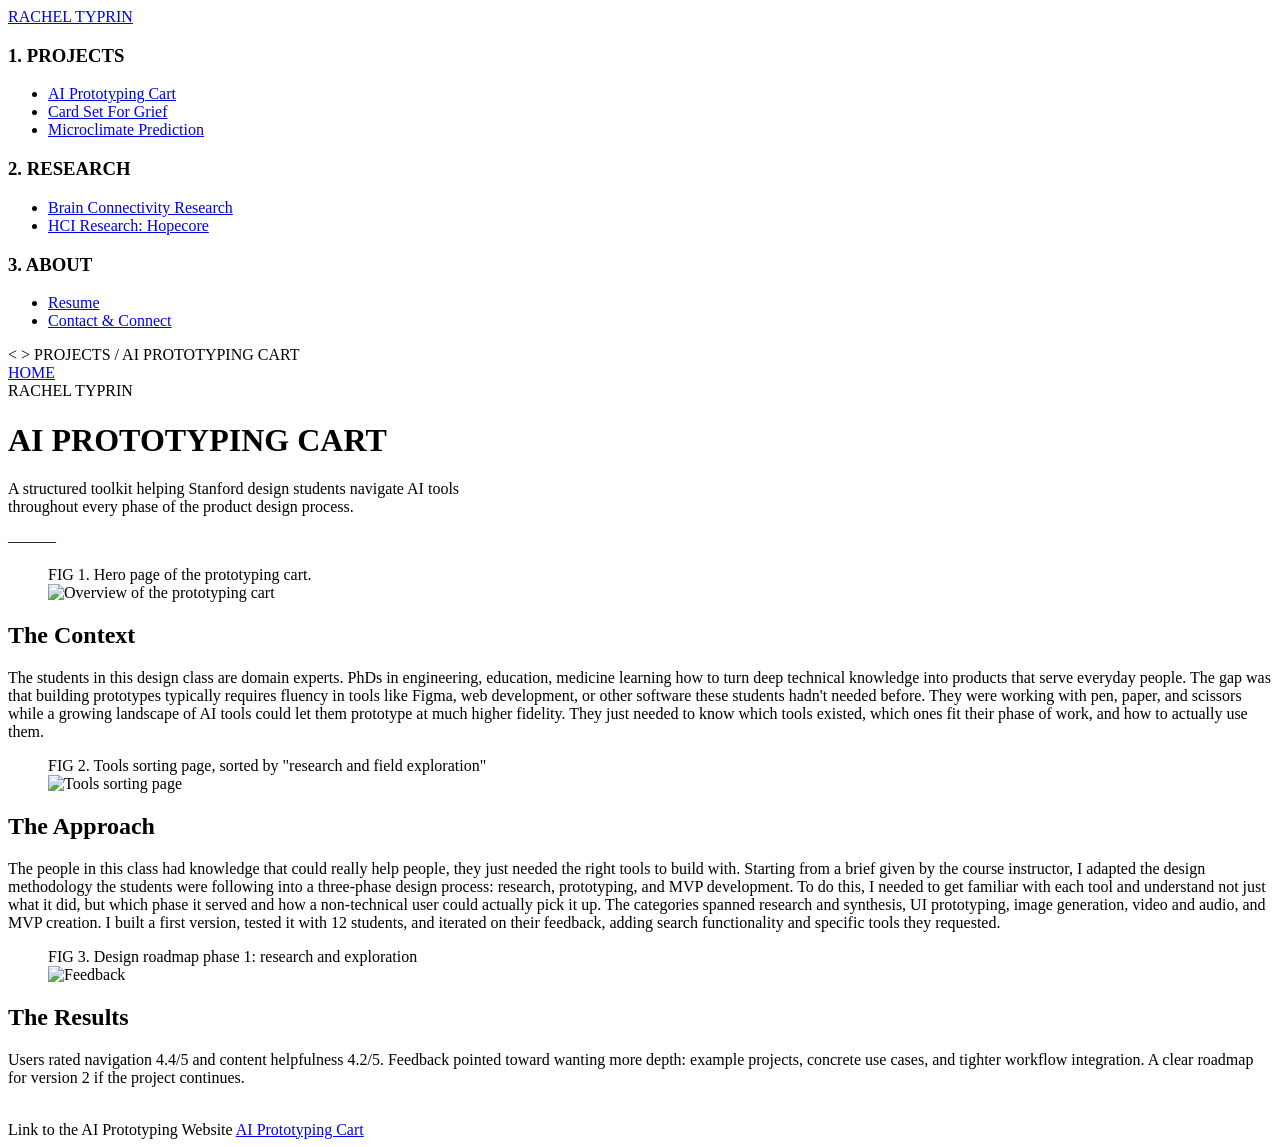
==== aiprototypingcart.html @ e95fa8ed "fix some wording" ====
<!DOCTYPE html>
<html lang="en">
<head>
  <meta charset="UTF-8">
  <meta name="viewport" content="width=device-width, initial-scale=1.0">
  <title>AI Prototyping Cart — Rachel Typrin</title>
  <link rel="icon" href="photos/tablogolight.png" type="image/png" media="(prefers-color-scheme: light)">
  <link rel="icon" href="photos/tablogodark.png" type="image/png" media="(prefers-color-scheme: dark)">
  <link href="https://api.fontshare.com/v2/css?f[]=chillax@700,800,900&f[]=satoshi@400,700&display=swap" rel="stylesheet">
  <link rel="stylesheet" href="css/project.css">
</head>
<body>

  <aside class="sidebar">
    <div class="logo"><a href="index.html">RACHEL TYPRIN</a></div>

    <nav class="toc">
      <div class="toc-section">
        <h3 class="section-title">1. PROJECTS</h3>
        <ul>
          <li class="active"><a href="aiprototypingcart.html">AI Prototyping Cart</a></li>
          <li><a href="cardgameforgrief.html">Card Set For Grief</a></li>
          <li><a href="microclimatepredictions.html">Microclimate Prediction</a></li>
        </ul>
      </div>
      <div class="toc-section">
        <h3 class="section-title">2. RESEARCH</h3>
        <ul>
          <li><a href="brainconnectivity.html">Brain Connectivity Research</a></li>
          <li><a href="hopecore.html">HCI Research: Hopecore</a></li>
        </ul>
      </div>
      <div class="toc-section">
        <h3 class="section-title">3. ABOUT</h3>
        <ul>
          <li><a href="resume.html">Resume</a></li>
          <li><a href="contact.html">Contact & Connect</a></li>
        </ul>
      </div>
    </nav>
  </aside>

  <main class="main-wrapper">

    <nav class="content-nav">
      <div class="nav-left">
        <span class="nav-arrows" onclick="history.back()">&lt;</span>
        <span class="nav-arrows" onclick="history.forward()">&gt;</span>
        <span class="breadcrumb">PROJECTS / <span class="current">AI PROTOTYPING CART</span></span>
      </div>
      <div class="nav-right"><a class="mobile-home" href="index.html">HOME</a></div>
    </nav>

    <div class="content-well">

      <div class="meta-data">RACHEL TYPRIN</div>
      <h1 class="page-title">AI PROTOTYPING CART</h1>
      <p class="page-subtitle">A structured toolkit helping Stanford design students navigate AI tools <br> throughout every phase of the product design process.</p>

      <div class="section-divider">———</div>

      <figure class="main-figure">
        <figcaption class="fig-label">
          <span class="highlight">FIG 1. Hero page of the prototyping cart.</span>
        </figcaption>
        <div class="image-border">
          <img src="photos/AIPrototypingCart1.jpeg" alt="Overview of the prototyping cart">
        </div>
      </figure>

      <article class="prose">
        <h2>The Context</h2>
        <p>The students in this design class are domain experts. PhDs in engineering, education, medicine learning how to turn deep technical knowledge into products that serve everyday people. The gap was that building prototypes typically requires fluency in tools like Figma, web development, or other software these students hadn't needed before. They were working with pen, paper, and scissors while a growing landscape of AI tools could let them prototype at much higher fidelity. They just needed to know which tools existed, which ones fit their phase of work, and how to actually use them.</p>
      </article>

      <figure class="main-figure">
        <figcaption class="fig-label">
          <span class="highlight">FIG 2. Tools sorting page, sorted by "research and field exploration"</span>
        </figcaption>
        <div class="image-border">
          <img src="photos/AIPrototypingCart2.jpeg" alt="Tools sorting page">
        </div>
      </figure>

      <article class="prose">
        <h2>The Approach</h2>
        <p>The people in this class had knowledge that could really help people, they just needed the right tools to build with. Starting from a brief given by the course instructor, I adapted the design methodology the students were following into a three-phase design process: research, prototyping, and MVP development. To do this, I needed to get familiar with each tool and understand not just what it did, but which phase it served and how a non-technical user could actually pick it up. The categories spanned research and synthesis, UI prototyping, image generation, video and audio, and MVP creation. I built a first version, tested it with 12 students, and iterated on their feedback, adding search functionality and specific tools they requested.</p>
      </article>

      <figure class="main-figure">
        <figcaption class="fig-label">
          <span class="highlight">FIG 3. Design roadmap phase 1: research and exploration</span>
        </figcaption>
        <div class="image-border">
          <img src="photos/AIPrototypingCart3.jpeg" alt="Feedback">
        </div>
      </figure>

      <article class="prose">
        <h2>The Results</h2>
        <p>Users rated navigation 4.4/5 and content helpfulness 4.2/5. Feedback pointed toward wanting more depth: example projects, concrete use cases, and tighter workflow integration. A clear roadmap for version 2 if the project continues.</p>
      </article>
      
      <br>

      <div class="link-link">
        <div>
          <span class="link-label">Link to the AI Prototyping Website</span>
          <a href="https://racheltyprin.github.io/AI-Toolkit/">AI Prototyping Cart</a>
        </div>
      </div>

      
    </div>
  </main>



</body>
</html>
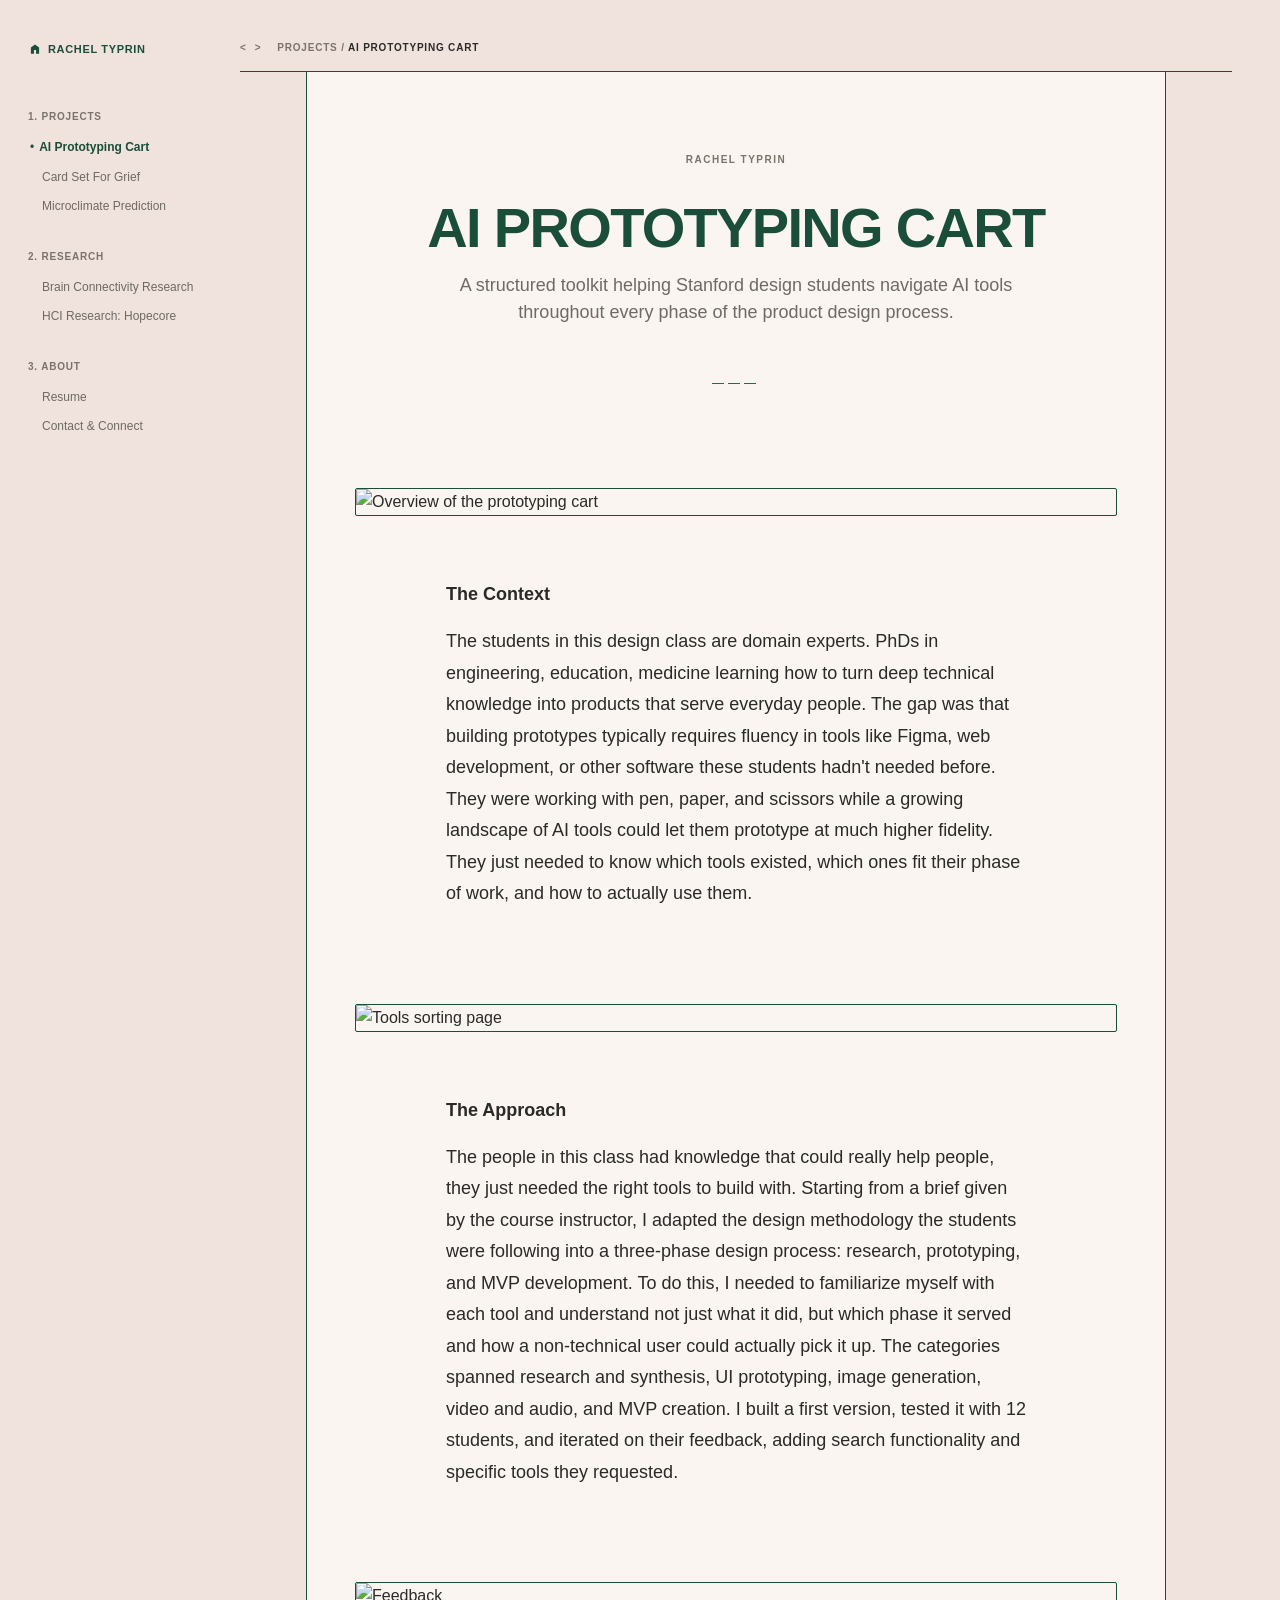
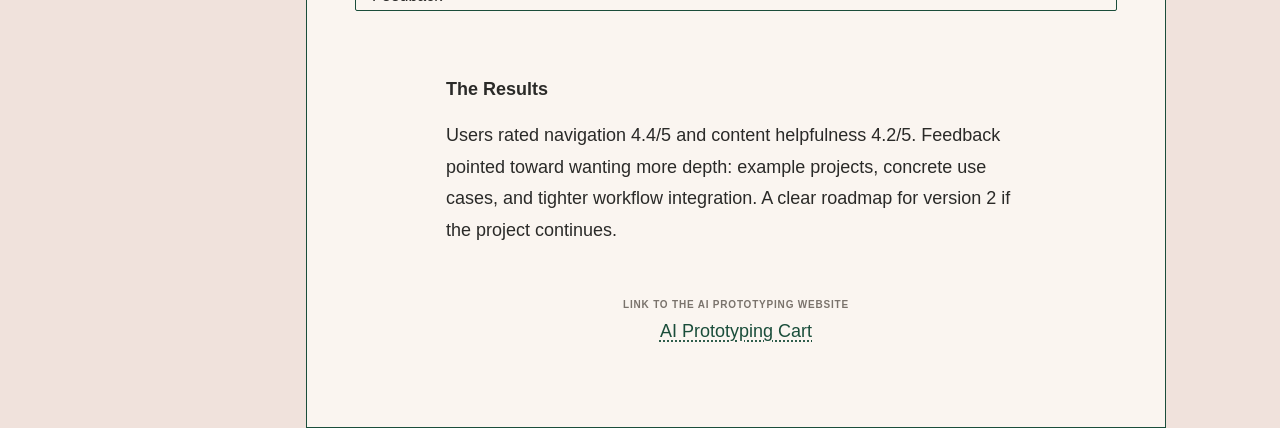
==== commit 559f2ab4: "changes to ui for home, change to wording on ai prototyping cart" ====
--- a/aiprototypingcart.html
+++ b/aiprototypingcart.html
@@ -12,7 +12,7 @@
 <body>
 
   <aside class="sidebar">
-    <div class="logo"><a href="index.html">RACHEL TYPRIN</a></div>
+    <div class="logo"><a href="index.html"><svg class="home-icon" viewBox="0 0 24 24" aria-hidden="true"><path fill="currentColor" d="M5 20V9.5l7-5.288L19 9.5V20h-5.192v-6.384h-3.616V20z"></path></svg>RACHEL TYPRIN</a></div>
 
     <nav class="toc">
       <div class="toc-section">
@@ -84,7 +84,7 @@
 
       <article class="prose">
         <h2>The Approach</h2>
-        <p>The people in this class had knowledge that could really help people, they just needed the right tools to build with. Starting from a brief given by the course instructor, I adapted the design methodology the students were following into a three-phase design process: research, prototyping, and MVP development. To do this, I needed to get familiar with each tool and understand not just what it did, but which phase it served and how a non-technical user could actually pick it up. The categories spanned research and synthesis, UI prototyping, image generation, video and audio, and MVP creation. I built a first version, tested it with 12 students, and iterated on their feedback, adding search functionality and specific tools they requested.</p>
+        <p>The people in this class had knowledge that could really help people, they just needed the right tools to build with. Starting from a brief given by the course instructor, I adapted the design methodology the students were following into a three-phase design process: research, prototyping, and MVP development. To do this, I needed to familiarize myself with each tool and understand not just what it did, but which phase it served and how a non-technical user could actually pick it up. The categories spanned research and synthesis, UI prototyping, image generation, video and audio, and MVP creation. I built a first version, tested it with 12 students, and iterated on their feedback, adding search functionality and specific tools they requested.</p>
       </article>
 
       <figure class="main-figure">
--- a/css/project.css
+++ b/css/project.css
@@ -0,0 +1,846 @@
+/* ===========================
+   VARIABLES
+   =========================== */
+   :root {
+    --green-dark: #1A4D3A;
+    --cream: #FAF5F0;
+    --text: #2A2A28;
+    --text-secondary: #6E6A64;
+    --text-muted: #7A736C;
+    --border: #1A4D3A;
+    --highlight: #D4E8DF;
+    --highlighter: #d6b2b7; 
+    --font-heading: 'Chillax', sans-serif;
+    --font-body: 'Satoshi', sans-serif;
+    --white: #fcf9f7;
+    --pink-bg: #F0E2DC;
+  }
+  
+  /* ===========================
+     RESET
+     =========================== */
+  *, *::before, *::after {
+    box-sizing: border-box;
+    margin: 0;
+    padding: 0;
+  }
+  
+  a {
+    color: inherit;
+    text-decoration: none;
+  }
+  
+  /* ===========================
+     BODY
+     =========================== */
+  body {
+    margin: 0;
+    display: flex;
+    background-color: var(--pink-bg);
+    color: var(--text);
+    height: 100vh;
+    font-family: var(--font-body);
+    font-size: 16px;
+    line-height: 1.65;
+    -webkit-font-smoothing: antialiased;
+  }
+  
+  /* ===========================
+     SIDEBAR — fixed
+     =========================== */
+  .sidebar {
+    width: 240px;
+    padding: 40px 28px;
+    height: 100vh;
+    overflow-y: auto;
+    font-family: var(--font-heading);
+    position: fixed;
+    top: 0;
+    left: 0;
+    background: var(--pink-bg);
+  }
+  
+  .logo {
+    font-size: 11px;
+    font-weight: 900;
+    color: var(--green-dark);
+    letter-spacing: 0.06em;
+    margin-bottom: 48px;
+  }
+
+  .logo a {
+    display: inline-flex;
+    align-items: center;
+    gap: 6px;
+    border-bottom: 1px dotted transparent;
+    padding-bottom: 2px;
+  }
+
+  .logo a:hover {
+    border-bottom-color: currentColor;
+  }
+
+  .logo .home-icon {
+    width: 14px;
+    height: 14px;
+    flex-shrink: 0;
+  }
+  
+  .section-title {
+    font-size: 10px;
+    font-weight: 700;
+    text-transform: uppercase;
+    letter-spacing: 0.08em;
+    color: var(--text-muted);
+    margin-bottom: 12px;
+    opacity: 1;
+  }
+  
+  .toc-section {
+    margin-bottom: 32px;
+  }
+  
+  .toc ul {
+    list-style: none;
+    padding: 0;
+  }
+  
+  .toc li {
+    font-size: 12px;
+    margin-bottom: 10px;
+    padding-left: 14px;
+    font-family: var(--font-body);
+  }
+  
+  .toc a {
+    color: var(--text-secondary);
+    transition: color 0.15s;
+  }
+  
+  .toc a:hover {
+    color: var(--green-dark);
+    text-decoration: underline;
+  }
+  
+  .toc li.active a {
+    color: var(--green-dark);
+    font-weight: 700;
+  }
+  
+  .toc li.active::before {
+    content: "•";
+    margin-left: -12px;
+    padding-right: 5px;
+    color: var(--green-dark);
+  }
+  
+  /* ===========================
+     MAIN WRAPPER
+     =========================== */
+  .main-wrapper {
+    flex: 1;
+    margin-left: 240px;
+    margin-right: 48px;
+    display: flex;
+    flex-direction: column;
+    align-items: center;
+    overflow: visible;
+  }
+  
+  /* ===========================
+     CONTENT NAV
+     =========================== */
+  .content-nav {
+    width: 100%;
+    display: flex;
+    justify-content: space-between;
+    align-items: center;
+    padding: 40px 0 14px 0; /* padding-top matches sidebar logo offset */
+    border-bottom: 1px solid var(--border);
+    font-family: var(--font-heading);
+    font-size: 10px;
+    font-weight: 600;
+    letter-spacing: 0.08em;
+    text-transform: uppercase;
+    color: var(--text-muted);
+    position: sticky;
+    top: 0;
+    background: var(--pink-bg);
+    z-index: 10;
+  }
+  
+  .nav-left {
+    display: flex;
+    align-items: center;
+  }
+  
+  .nav-arrows {
+    font-weight: 700;
+    margin-right: 8px;
+    cursor: pointer;
+    transition: color 0.15s;
+    background: none;
+    border: none;
+    font-family: var(--font-heading);
+    font-size: 10px;
+    color: var(--text-muted);
+    letter-spacing: 0.08em;
+    padding: 0;
+  }
+  
+  .nav-arrows:hover {
+    color: var(--green-dark);
+  }
+  
+  .breadcrumb {
+    color: var(--text-muted);
+    margin-left: 8px;
+  }
+  
+  .current {
+    color: var(--text);
+  }
+  
+  .nav-right {
+    color: var(--text-muted);
+  }
+
+  .nav-right .mobile-home {
+    display: none;
+  }
+  
+  /* ===========================
+     CONTENT WELL
+     =========================== */
+  .content-well {
+    width: 100%;
+    max-width: 860px;
+    padding: 80px 48px;
+    text-align: center;
+    border-left: 1px solid var(--border);
+    border-right: 1px solid var(--border);
+    border-bottom: 1px solid var(--border);
+    position: relative;
+    overflow: visible;
+    background-color: var(--cream);
+  }
+  
+  /* ===========================
+     META & HEADER
+     =========================== */
+  .meta-data {
+    font-family: var(--font-heading);
+    font-size: 10px;
+    font-weight: 600;
+    letter-spacing: 0.15em;
+    text-transform: uppercase;
+    color: var(--text-muted);
+    margin-bottom: 32px;
+  }
+  
+  .page-title {
+    font-family: var(--font-heading);
+    font-size: clamp(32px, 5vw, 56px);
+    font-weight: 900;
+    color: var(--green-dark);
+    letter-spacing: -0.03em;
+    line-height: 1;
+    margin: 0 0 16px 0;
+  }
+  
+  .page-subtitle {
+    font-family: var(--font-body);
+    font-size: 18px;
+    color: var(--text-secondary);
+    line-height: 1.5;
+    margin: 0;
+  }
+  
+  .section-divider {
+    margin: 48px 0;
+    font-family: var(--font-heading);
+    font-size: 12px;
+    letter-spacing: 4px;
+    color: var(--border);
+  }
+  
+  /* ===========================
+     FIGURES
+     =========================== */
+  .main-figure {
+    width: 100%;
+    margin: 64px 0;
+    text-align: left;
+  }
+  
+  .fig-label {
+    display: block;
+    margin-bottom: 12px;
+    font-family: var(--font-heading);
+    font-size: 11px;
+    font-weight: 700;
+    letter-spacing: 0.05em;
+    text-transform: uppercase;
+    color: var(--text-muted);
+    opacity: 0;
+    transition: opacity 0.2s;
+    text-align: center;
+  }
+  
+  .main-figure:hover .fig-label {
+    opacity: 1;
+  }
+  
+  .highlight {
+    background-color: var(--highlighter);
+    padding: 2px 8px;
+    border-radius: 2px;
+    color: var(--green-dark);
+  }
+  
+  .image-border {
+    border: 1px solid var(--border);
+    border-radius: 2px;
+    overflow: hidden;
+  }
+
+  .image-border img {
+    width: 100%;
+    height: auto;
+    display: block;
+  }
+  
+  .placeholder-diagram {
+    min-height: 400px;
+    width: 100%;
+    background-color: var(--cream);
+    display: flex;
+    align-items: center;
+    justify-content: center;
+    color: var(--text-muted);
+    font-family: var(--font-heading);
+    font-size: 12px;
+    letter-spacing: 0.05em;
+  }
+  
+  /* ===========================
+     PROSE
+     =========================== */
+  .prose {
+    text-align: left;
+    max-width: 580px;
+    margin: 0 auto;
+  }
+  
+  .prose p {
+    font-family: var(--font-body);
+    font-size: 18px;
+    line-height: 1.75;
+    color: var(--text);
+    margin-bottom: 24px;
+  }
+  
+  .series-note {
+    font-style: italic;
+    color: var(--text-muted);
+    margin-top: 40px;
+    font-size: 15px;
+  }
+  
+  .prose h2 {
+    font-family: var(--font-body);
+    font-size: 18px;
+    font-weight: 700;
+    color: var(--text);
+    margin-bottom: 16px;
+  }
+  
+  /* ===========================
+     RIGHT MARGIN
+     =========================== */
+  .right-margin {
+    width: 48px;
+    position: fixed;
+    right: 0;
+    top: 0;
+    height: 100vh;
+    border-left: 1px solid var(--border);
+    display: flex;
+    flex-direction: column;
+    align-items: center;
+    padding-top: 20px;
+    background: var(--cream);
+  }
+  
+  .ruler {
+    flex: 1;
+    width: 100%;
+    background-image: linear-gradient(to bottom, var(--border) 1px, transparent 1px);
+    background-size: 100% 20px;
+    margin-top: 20px;
+  }
+  
+  /* ===========================
+     GLOSSARY
+     =========================== */
+  .glossary {
+    text-align: left;
+    width: 100%;
+    margin-top: 0;
+  }
+
+  .glossary-title {
+    font-family: var(--font-body);
+    font-size: 18px;
+    font-weight: 700;
+    color: var(--text);
+    margin-bottom: 16px;
+  }
+
+  .glossary .toc-header-line {
+    height: 1px;
+    background-color: var(--border);
+    margin-bottom: 24px;
+  }
+
+  .glossary-grid {
+    display: grid;
+    grid-template-columns: 1fr 1fr;
+    gap: 0 40px;
+  }
+
+  .glossary-entry {
+    margin-bottom: 16px;
+  }
+
+  .glossary-entry p {
+    font-family: var(--font-body);
+    font-size: 14px;
+    line-height: 1.65;
+    color: var(--text);
+    margin: 0;
+  }
+
+  .glossary-entry p strong {
+    font-weight: 700;
+  }
+
+  /* ===========================
+     VOCAB DEFINITIONS
+     =========================== */
+  .vocab {
+    text-decoration: underline dotted var(--text-muted);
+    text-underline-offset: 3px;
+    cursor: help;
+  }
+
+  .vocab-num {
+    font-size: 0.65em;
+    vertical-align: super;
+    line-height: 0;
+    margin-left: 1px;
+    color: var(--text-muted);
+  }
+
+  .glossary-entry.gloss-active {
+    background-color: var(--highlighter);
+    padding: 4px 8px;
+    border-radius: 2px;
+  }
+
+  .vocab .vocab-def {
+    display: none;
+    position: absolute;
+    left: calc(100% + 16px);
+    width: 150px;
+    font-family: var(--font-body);
+    font-size: 13px;
+    line-height: 1.5;
+    color: var(--text);
+    z-index: 20;
+    pointer-events: none;
+    white-space: normal;
+  }
+
+  .vocab:hover .vocab-def {
+    display: block;
+  }
+
+  /* ===========================
+     RESUME
+     =========================== */
+  .resume-download {
+    display: inline-block;
+    margin-top: 24px;
+    font-family: var(--font-heading);
+    font-size: 11px;
+    font-weight: 700;
+    letter-spacing: 0.08em;
+    text-transform: uppercase;
+    color: var(--green-dark);
+    border: 1px solid var(--green-dark);
+    padding: 10px 24px;
+    border-radius: 2px;
+    transition: background-color 0.15s, color 0.15s;
+  }
+
+  .resume-download:hover {
+    background-color: var(--green-dark);
+    color: var(--cream);
+  }
+
+  .resume-divider {
+    width: 100%;
+    max-width: 580px;
+    height: 1px;
+    background-color: var(--border);
+    margin: 32px auto;
+  }
+
+  .resume-entry {
+    margin-bottom: 32px;
+  }
+
+  .resume-entry-header {
+    display: flex;
+    justify-content: space-between;
+    align-items: baseline;
+    margin-bottom: 2px;
+  }
+
+  .resume-role {
+    font-family: var(--font-body);
+    font-size: 16px;
+    font-weight: 700;
+    color: var(--text);
+  }
+
+  .resume-date {
+    font-family: var(--font-heading);
+    font-size: 10px;
+    font-weight: 600;
+    letter-spacing: 0.05em;
+    text-transform: uppercase;
+    color: var(--text-muted);
+    white-space: nowrap;
+    margin-left: 16px;
+  }
+
+  .resume-org {
+    font-family: var(--font-body);
+    font-size: 15px;
+    font-style: italic;
+    color: var(--text-secondary);
+    display: block;
+    margin-bottom: 8px;
+  }
+
+  .prose ul:not(.contact-links) {
+    list-style: disc;
+    padding-left: 20px;
+    margin-bottom: 16px;
+  }
+
+  .prose li {
+    font-family: var(--font-body);
+    font-size: 16px;
+    line-height: 1.65;
+    color: var(--text);
+    margin-bottom: 6px;
+  }
+
+  .end-text {
+    font-family: var(--font-body);
+    font-size: 13px;
+    font-weight: 700;
+    color: var(--text);
+    margin-bottom: 16px;
+  }
+
+  /* ===========================
+     CONTACT
+     =========================== */
+  .contact-links {
+    text-align: left;
+    max-width: 580px;
+    margin: 0 auto;
+    list-style: none;
+    padding: 0;
+  }
+
+  .contact-links li,
+  .contact-links > div {
+    margin-bottom: 20px;
+  }
+
+  .contact-label {
+    display: block;
+    font-family: var(--font-heading);
+    font-size: 10px;
+    font-weight: 700;
+    letter-spacing: 0.08em;
+    text-transform: uppercase;
+    color: var(--text-muted);
+    margin-bottom: 4px;
+  }
+
+  .contact-email {
+    font-family: var(--font-body);
+    font-size: 18px;
+    color: var(--text);
+  }
+
+  .contact-links a {
+    font-family: var(--font-body);
+    font-size: 18px;
+    color: var(--text);
+    text-decoration:underline dotted;
+    text-underline-offset: 3px;
+    transition: color 0.15s;
+  }
+  
+
+  .contact-links a:hover {
+    color: var(--green-dark);
+    text-decoration: underline;
+  }
+
+  .contact-divider {
+    width: 100%;
+    max-width: 580px;
+    height: 1px;
+    background-color: var(--border);
+    margin: 32px auto;
+  }
+
+  /* ===========================
+     LINKS GRID
+     =========================== */
+  .links-grid {
+    text-align: left;
+    width: 100%;
+    margin-top: 0;
+  }
+
+  .links-grid-title {
+    font-family: var(--font-body);
+    font-size: 18px;
+    font-weight: 700;
+    color: var(--text);
+    margin-bottom: 16px;
+  }
+
+  .links-grid .toc-header-line {
+    height: 1px;
+    background-color: var(--border);
+    margin-bottom: 24px;
+  }
+
+  .links-grid-grid {
+    display: grid;
+    grid-template-columns: 1fr 1fr;
+    gap: 0 40px;
+    max-width: 580px;
+    margin: 0 auto;
+  }
+
+  .links-grid-entry {
+    margin-bottom: 16px;
+  }
+
+  .links-grid-entry p {
+    font-family: var(--font-body);
+    font-size: 14px;
+    line-height: 1.65;
+    color: var(--text);
+    margin: 0;
+  }
+
+  .links-grid-entry p strong {
+    font-weight: 700;
+  }
+  .links-grid-grid .contact-links {
+    max-width: none;
+    margin: 0;
+  }
+
+
+/* ===========================
+     LINKS IN PROJECTS
+     =========================== */
+
+
+  .link-label {
+    display: block;
+    font-family: var(--font-heading);
+    font-size: 10px;
+    font-weight: 700;
+    letter-spacing: 0.08em;
+    text-transform: uppercase;
+    color: var(--text-muted);
+    margin-bottom: 4px;
+  }
+
+  .link-link {
+    text-align: center;
+    max-width: 580px;
+    margin: 0 auto;
+    padding: 0;
+  }
+
+  .link-link a {
+    font-family: var(--font-body);
+    font-size: 18px;
+    color: var(--green-dark);
+    text-decoration: underline dotted;
+    text-underline-offset: 3px;
+    transition: color 0.15s;
+  }
+
+  .link-link a:hover {
+    color: var(--text);
+    text-decoration: underline;
+  }
+
+  /* ===========================
+     HOPECORE NETWORK CHART
+     =========================== */
+  .network-chart-wrap {
+    padding: 24px 16px 12px;
+    background: var(--cream);
+  }
+
+  .network-legend {
+    display: flex;
+    gap: 20px;
+    align-items: center;
+    flex-wrap: wrap;
+    margin-bottom: 18px;
+    justify-content: center;
+  }
+
+  .network-legend-item {
+    display: flex;
+    align-items: center;
+    gap: 6px;
+    font-size: 11px;
+    font-family: var(--font-heading);
+    font-weight: 600;
+    letter-spacing: 0.06em;
+    text-transform: uppercase;
+    color: var(--text-muted);
+  }
+
+  .network-legend-note {
+    font-family: var(--font-body);
+    font-weight: 400;
+    text-transform: none;
+    letter-spacing: 0;
+    margin-left: 8px;
+  }
+
+  .network-legend-dot {
+    width: 10px;
+    height: 10px;
+    border-radius: 50%;
+    flex-shrink: 0;
+  }
+
+  #network-svg {
+    display: block;
+    width: 100%;
+  }
+
+  .network-info-bar {
+    text-align: center;
+    font-size: 11px;
+    color: var(--text-muted);
+    margin-top: 10px;
+    min-height: 16px;
+    letter-spacing: 0.01em;
+  }
+
+  .col-label {
+    font-family: var(--font-heading);
+    font-weight: 700;
+    font-size: 11px;
+    letter-spacing: 0.08em;
+    text-transform: uppercase;
+    fill: var(--text-muted);
+  }
+
+  .node-label {
+    font-family: var(--font-body);
+    font-size: 11px;
+    fill: var(--text-muted);
+    pointer-events: none;
+  }
+
+  /* ===========================
+     INTERACTIVE TAG
+     =========================== */
+  .interactive .image-border {
+    position: relative;
+    overflow: visible;
+  }
+
+  .interactive .image-border::before {
+    content: 'INTERACTIVE';
+    position: absolute;
+    bottom: 100%;
+    left: 0;
+    font-family: var(--font-heading);
+    font-size: 9px;
+    font-weight: 700;
+    letter-spacing: 0.08em;
+    color: var(--cream);
+    background-color: var(--green-dark);
+    padding: 4px 10px;
+    border-radius: 4px 4px 0 0;
+    z-index: 2;
+  }
+
+  /* ===========================
+     RESPONSIVE
+     =========================== */
+  @media (max-width: 900px) {
+    body {
+      display: block;
+      height: auto;
+    }
+  
+    .sidebar,
+    .right-margin {
+      display: none;
+    }
+  
+    .main-wrapper {
+      margin-left: 0;
+      margin-right: 0;
+      padding-top: 0;
+      overflow-y: visible;
+    }
+  
+    .nav-right .mobile-home {
+      display: inline;
+    }
+
+    .content-nav,
+    .content-well {
+      max-width: 100%;
+      padding-left: 24px;
+      padding-right: 24px;
+    }
+  
+    .placeholder-diagram {
+      min-height: 240px;
+    }
+  
+    .prose p {
+      font-size: 16px;
+    }
+
+    .fig-label {
+      opacity: 1;
+    }
+  }
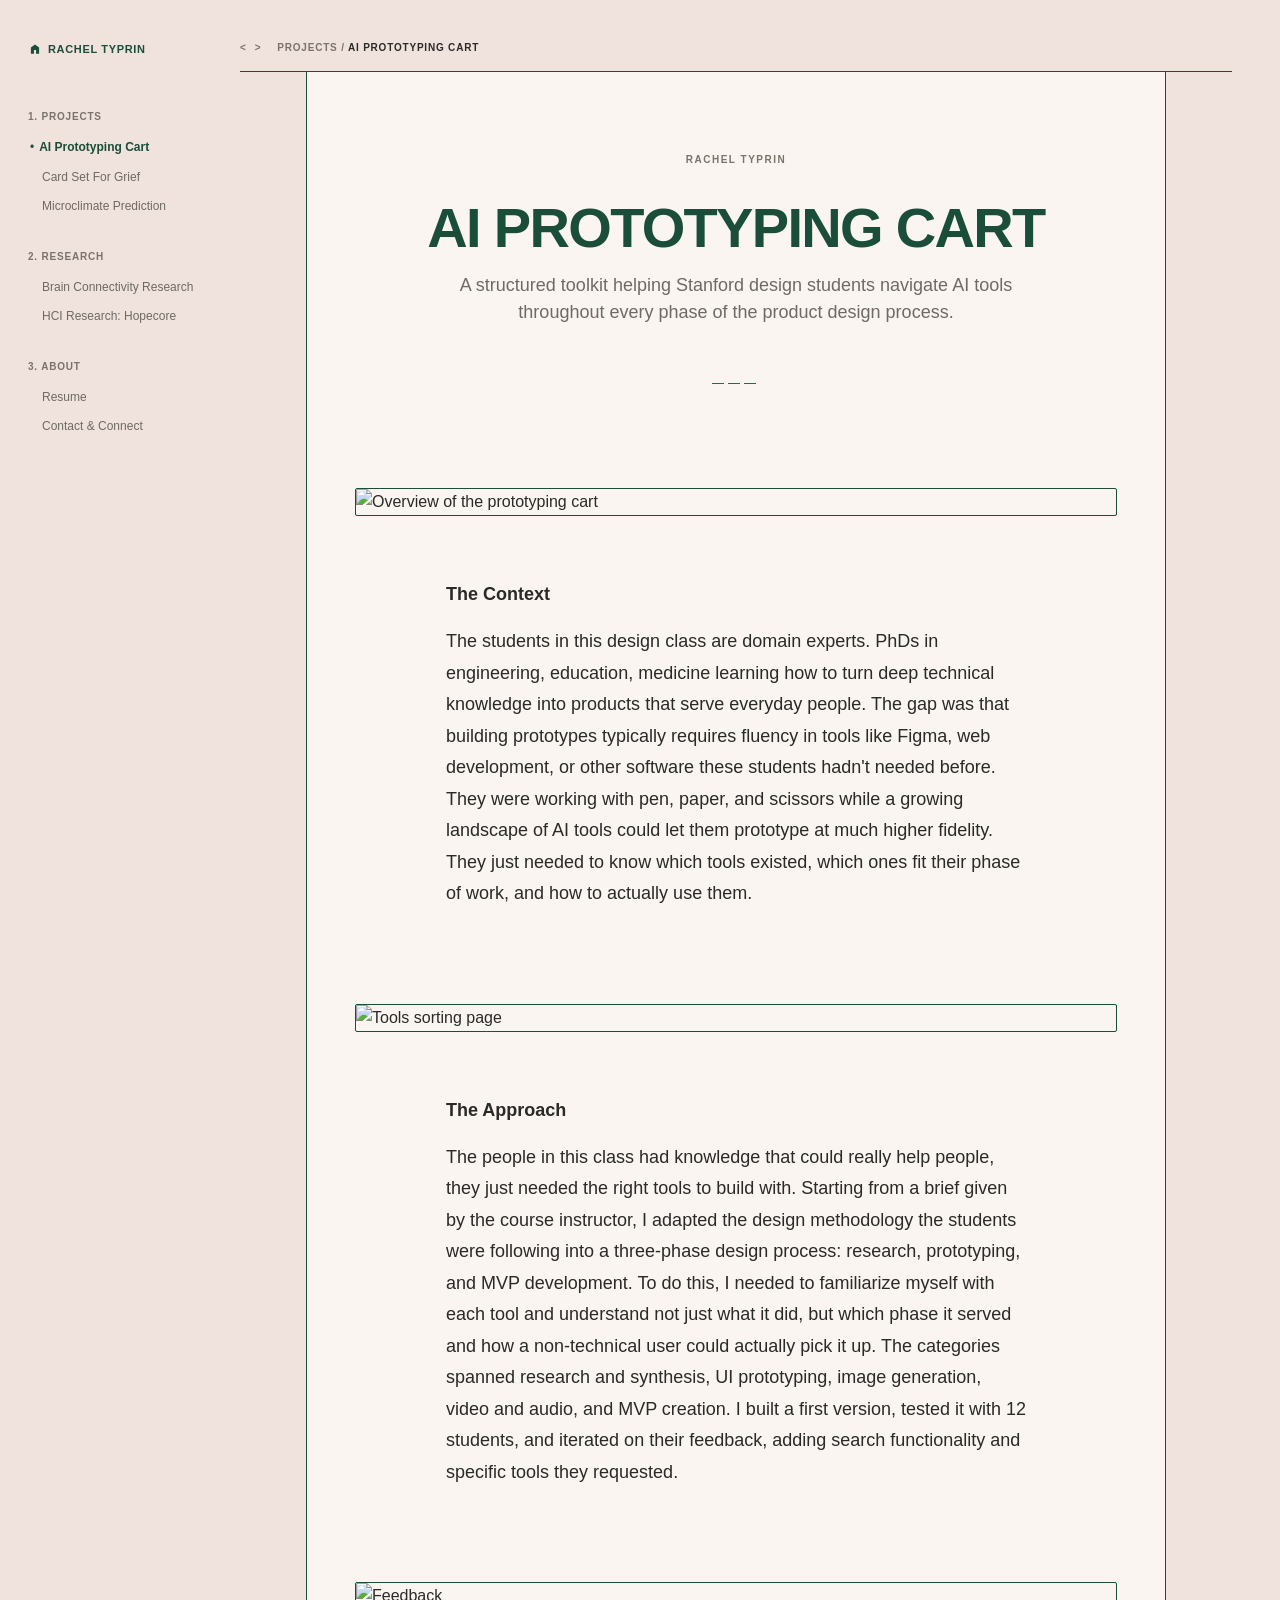
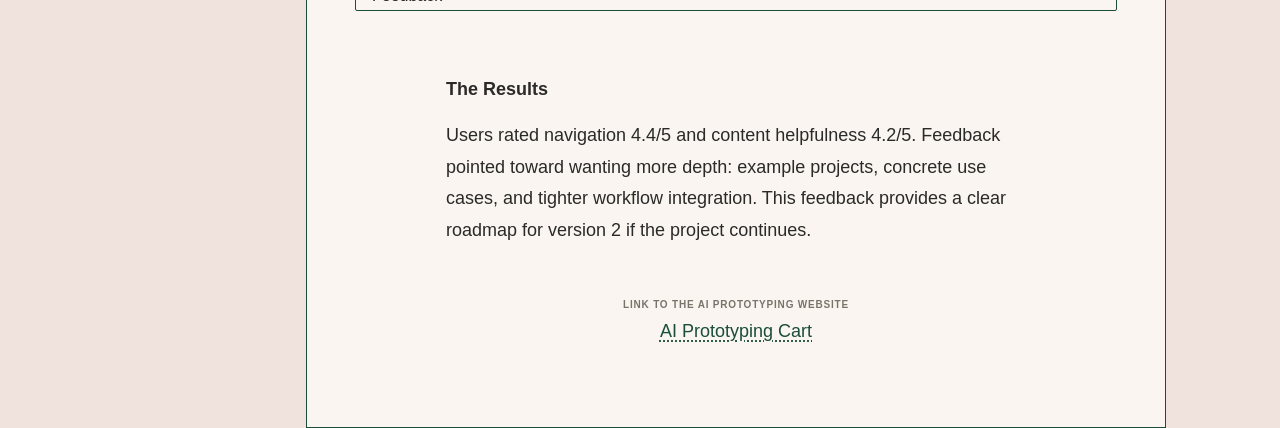
==== commit a6de1c93: "fixing based on feedback" ====
--- a/aiprototypingcart.html
+++ b/aiprototypingcart.html
@@ -98,7 +98,7 @@
 
       <article class="prose">
         <h2>The Results</h2>
-        <p>Users rated navigation 4.4/5 and content helpfulness 4.2/5. Feedback pointed toward wanting more depth: example projects, concrete use cases, and tighter workflow integration. A clear roadmap for version 2 if the project continues.</p>
+        <p>Users rated navigation 4.4/5 and content helpfulness 4.2/5. Feedback pointed toward wanting more depth: example projects, concrete use cases, and tighter workflow integration. This feedback provides a clear roadmap for version 2 if the project continues.</p>
       </article>
       
       <br>
